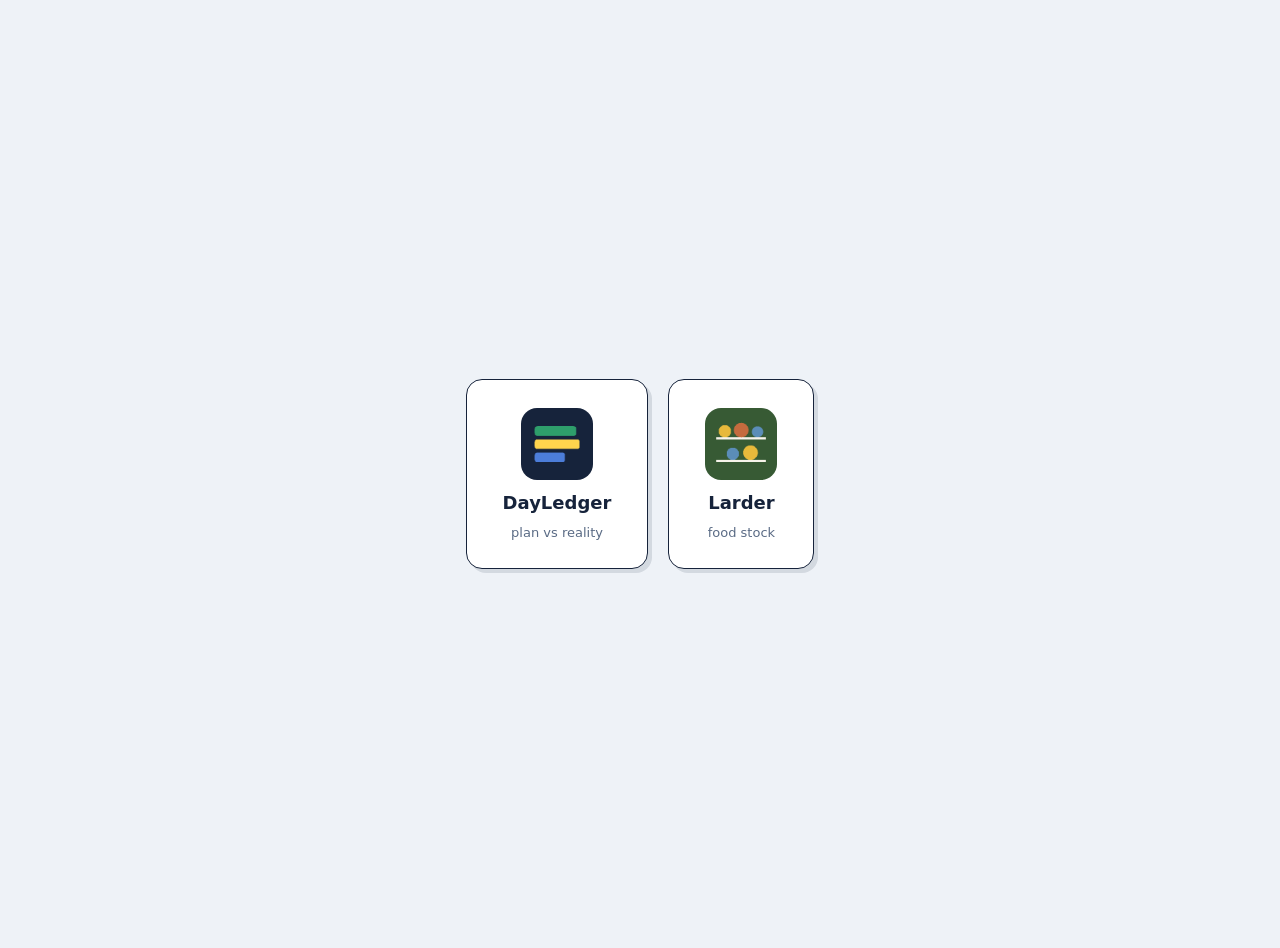
==== index.html @ 77970947 "Add files via upload" ====
<!DOCTYPE html>
<html lang="en">
<head>
<meta charset="UTF-8">
<meta name="viewport" content="width=device-width, initial-scale=1.0">
<title>My Apps</title>
<style>
body{font-family:system-ui,sans-serif;background:#EEF2F7;color:#16233B;min-height:100vh;
  display:flex;align-items:center;justify-content:center;margin:0;padding:24px}
.apps{display:flex;gap:20px;flex-wrap:wrap;justify-content:center}
a.app{display:flex;flex-direction:column;align-items:center;gap:12px;text-decoration:none;
  color:inherit;background:#fff;border:1.5px solid #16233B;border-radius:16px;
  padding:28px 36px;box-shadow:4px 4px 0 rgba(22,35,59,.12);transition:transform .12s}
a.app:hover{transform:translateY(-2px)}
a.app img{width:72px;height:72px;border-radius:16px}
a.app b{font-size:18px}
a.app span{font-size:13px;color:#5A6B85}
</style>
</head>
<body>
<div class="apps">
  <a class="app" href="timetable/timetable.html">
    <img src="timetable/icon-192.png" alt="">
    <b>DayLedger</b><span>plan vs reality</span>
  </a>
  <a class="app" href="food%20sto/pantry.html">
    <img src="food%20sto/icon-192.png" alt="">
    <b>Larder</b><span>food stock</span>
  </a>
</div>
</body>
</html>
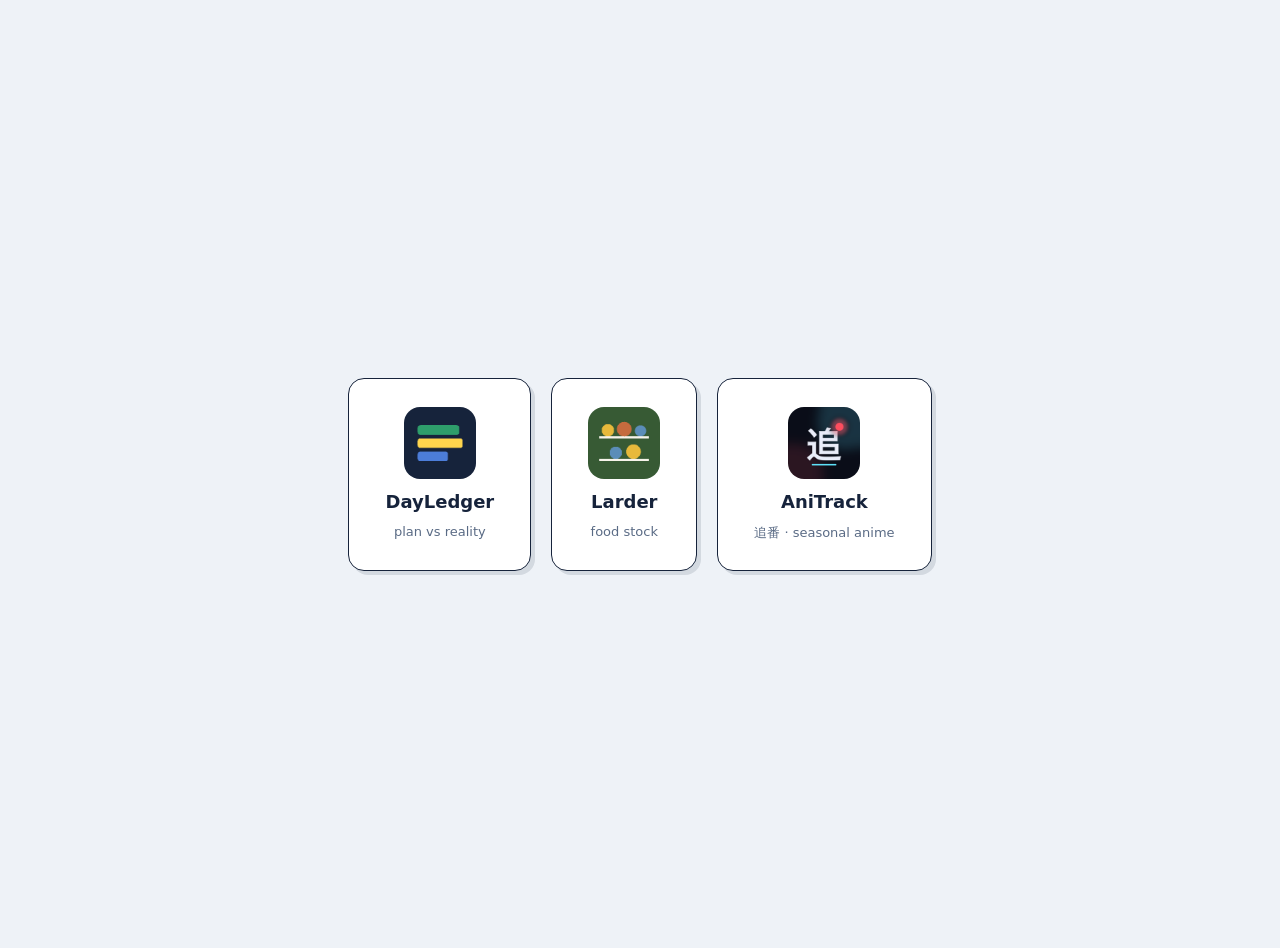
==== commit 9c3a8c90: "Add AniTrack (追番系统) as the third app: seasonal anime tracker PWA + launcher tile Co-Authored-By: Cla" ====
--- a/index.html
+++ b/index.html
@@ -27,6 +27,10 @@
     <img src="food%20sto/icon-192.png" alt="">
     <b>Larder</b><span>food stock</span>
   </a>
+  <a class="app" href="anitrack/anitrack.html">
+    <img src="anitrack/icon-192.png" alt="">
+    <b>AniTrack</b><span>追番 · seasonal anime</span>
+  </a>
 </div>
 </body>
 </html>
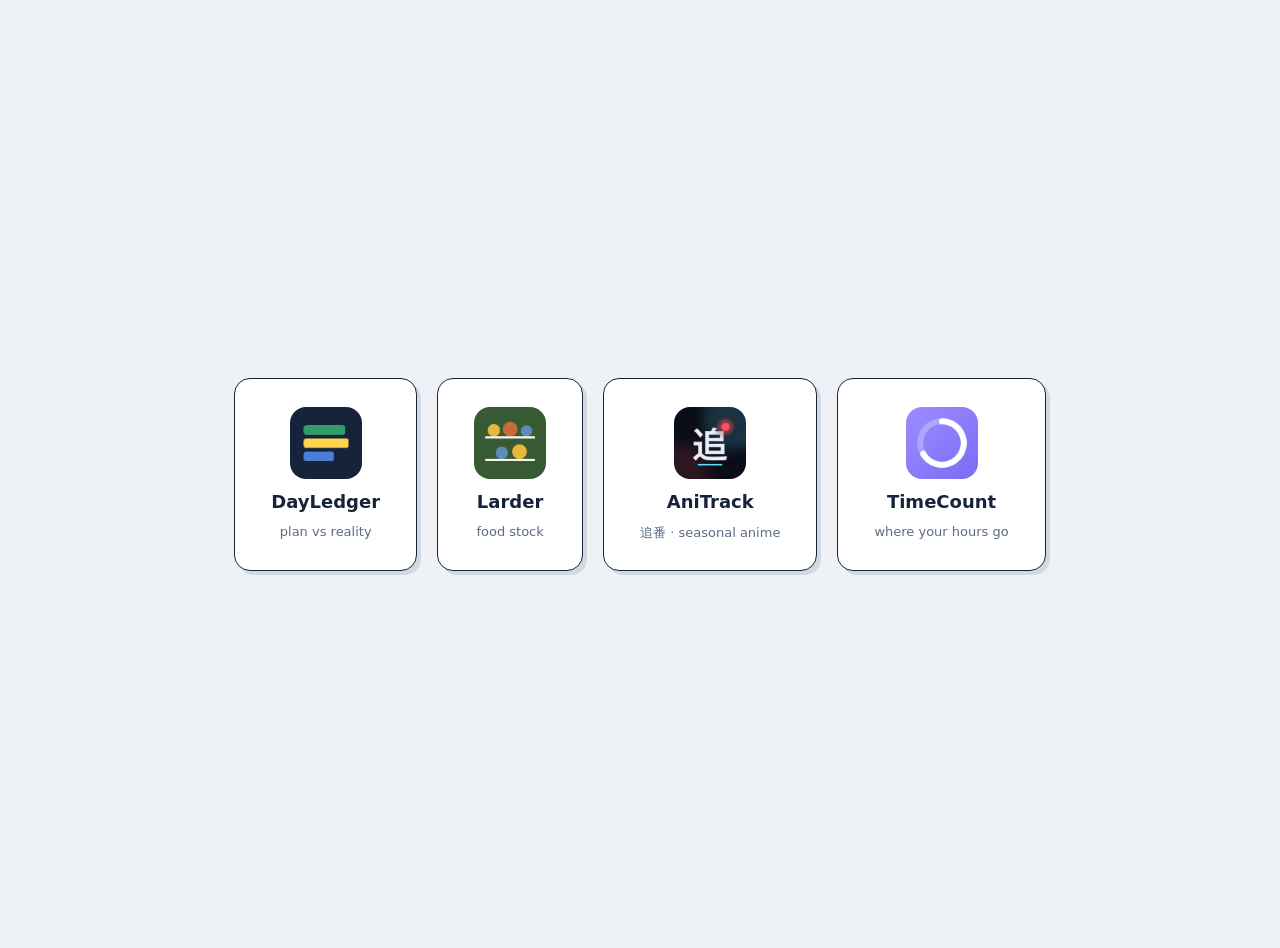
==== commit d705a893: "Add TimeCount as the fourth app: published copy of time-count/index.html, icon and launcher tile Co-" ====
--- a/index.html
+++ b/index.html
@@ -31,6 +31,10 @@
     <img src="anitrack/icon-192.png" alt="">
     <b>AniTrack</b><span>追番 · seasonal anime</span>
   </a>
+  <a class="app" href="time-count/index.html">
+    <img src="time-count/icon-192.png" alt="">
+    <b>TimeCount</b><span>where your hours go</span>
+  </a>
 </div>
 </body>
 </html>
